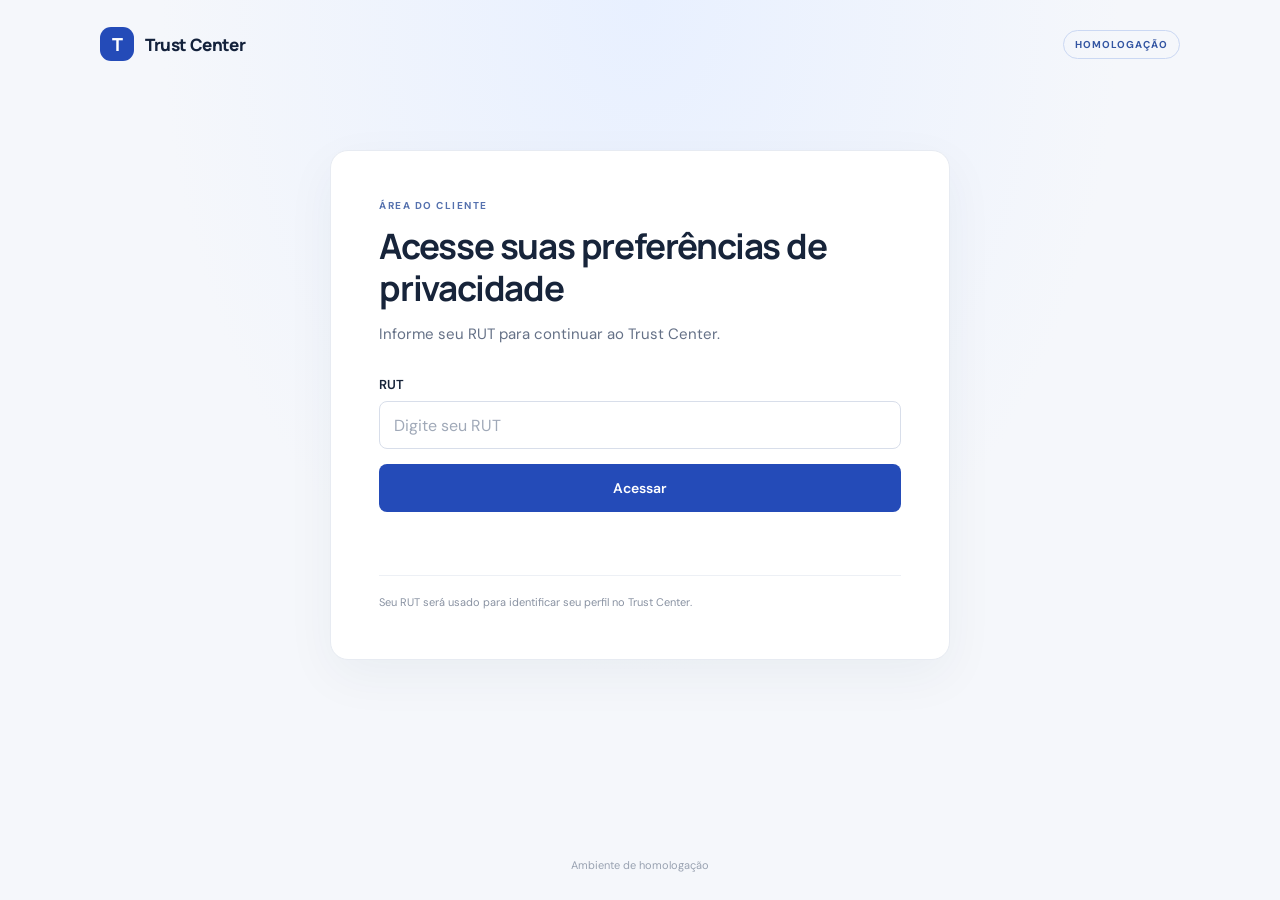
==== index.html @ 137ede1f "first commit" ====
<!doctype html>
<html lang="pt-BR">
  <head>
    <meta charset="utf-8" />
    <meta name="viewport" content="width=device-width, initial-scale=1" />
    <meta name="theme-color" content="#f5f7fb" />
    <title>Área do cliente | Trust Center</title>
    <link rel="stylesheet" href="styles.css" />
    <script src="config.js"></script>
    <script src="app.js" defer></script>
  </head>
  <body>
    <main class="shell">
      <header class="topbar"><a class="brand" href="#" aria-label="Página inicial"><span class="brand-mark">T</span><span>Trust Center</span></a><span class="environment">HOMOLOGAÇÃO</span></header>
      <section class="card" aria-labelledby="page-title">
        <div class="eyebrow">ÁREA DO CLIENTE</div>
        <h1 id="page-title">Acesse suas preferências de privacidade</h1>
        <p class="intro">Informe seu RUT para continuar ao Trust Center.</p>
        <form id="rut-form">
          <label for="rut">RUT</label>
          <input id="rut" name="rut" type="text" autocomplete="username" placeholder="Digite seu RUT" required />
          <button class="primary" type="submit">Acessar</button>
        </form>
        <div id="status" class="status" role="status" aria-live="polite"></div>
        <section id="trust-section" class="trust-section" hidden>
          <div class="section-heading"><div><div class="eyebrow">PREFERÊNCIAS DE PRIVACIDADE</div><h2>Trust Center</h2></div></div>
          <div id="trust-center-host"></div>
        </section>
        <p class="privacy-note">Seu RUT será usado para identificar seu perfil no Trust Center.</p>
      </section>
      <footer>Ambiente de homologação</footer>
    </main>
  </body>
</html>
---- styles.css ----
@import url('https://fonts.googleapis.com/css2?family=DM+Sans:wght@400;500;600;700&family=Manrope:wght@500;600;700;800&display=swap');

:root { color-scheme: light; font-family: 'DM Sans', sans-serif; color: #17243a; background: #f5f7fb; font-synthesis: none; }
* { box-sizing: border-box; }
body { margin: 0; min-height: 100vh; background: radial-gradient(ellipse at 50% 0%, #e8f0ff 0, #f5f7fb 53%); }
.shell { width: min(100% - 40px, 1080px); margin: 0 auto; min-height: 100vh; display: flex; flex-direction: column; }
.topbar { height: 88px; display: flex; align-items: center; justify-content: space-between; }
.brand { display: inline-flex; gap: 11px; align-items: center; text-decoration: none; color: #13213b; font-family: Manrope, sans-serif; font-weight: 800; font-size: 17px; letter-spacing: -.4px; }
.brand-mark { display: grid; place-items: center; width: 34px; height: 34px; color: white; background: #244bb8; border-radius: 11px; font-size: 18px; }
.environment { border: 1px solid #cbd8f3; color: #3355a2; border-radius: 999px; padding: 7px 11px; font-size: 10px; letter-spacing: 1px; font-weight: 700; }
.card { width: min(100%, 620px); margin: 62px auto 48px; padding: 48px; background: #fff; border: 1px solid #e7ebf2; border-radius: 18px; box-shadow: 0 16px 50px #1c33520d; }
.eyebrow { color: #5571ae; font-size: 10px; line-height: 1.4; letter-spacing: 1.5px; font-weight: 700; }
h1, h2 { margin: 12px 0 0; font-family: Manrope, sans-serif; letter-spacing: -1.2px; color: #17243a; }
h1 { max-width: 480px; font-size: clamp(27px, 4vw, 35px); line-height: 1.2; }
h2 { font-size: 22px; }
.intro { margin: 13px 0 30px; color: #657187; font-size: 15px; line-height: 1.6; }
label { display: block; margin-bottom: 8px; font-size: 13px; font-weight: 600; }
input { width: 100%; height: 48px; padding: 0 14px; border: 1px solid #d8deea; border-radius: 8px; color: #17243a; background: white; font: inherit; outline: none; transition: border-color .15s, box-shadow .15s; }
input::placeholder { color: #a0a9b8; }
input:focus { border-color: #5477d0; box-shadow: 0 0 0 3px #5477d01a; }
.primary { width: 100%; height: 48px; margin-top: 15px; border: 0; border-radius: 8px; background: #244bb8; color: white; font: 600 14px 'DM Sans', sans-serif; cursor: pointer; transition: background .15s, transform .15s; }
.primary:hover { background: #1a3d9e; transform: translateY(-1px); }
.primary:disabled { opacity: .65; cursor: wait; transform: none; }
.status { min-height: 22px; margin-top: 14px; color: #657187; font-size: 13px; line-height: 1.5; }
.status[data-kind="error"] { color: #a52e3a; }
.status[data-kind="success"] { color: #23724e; }
.trust-section { margin-top: 32px; padding-top: 28px; border-top: 1px solid #edf0f5; }
.trust-section[hidden] { display: none; }
#trust-center-host { margin-top: 20px; min-height: 120px; }
.privacy-note { margin: 27px 0 0; padding-top: 18px; border-top: 1px solid #edf0f5; color: #8992a2; font-size: 11px; line-height: 1.5; }
footer { margin-top: auto; padding: 0 0 28px; text-align: center; color: #99a2b1; font-size: 11px; }
@media (max-width: 600px) { .shell { width: min(100% - 28px, 1080px); } .topbar { height: 70px; } .card { margin: 36px auto; padding: 30px 24px; border-radius: 14px; } }
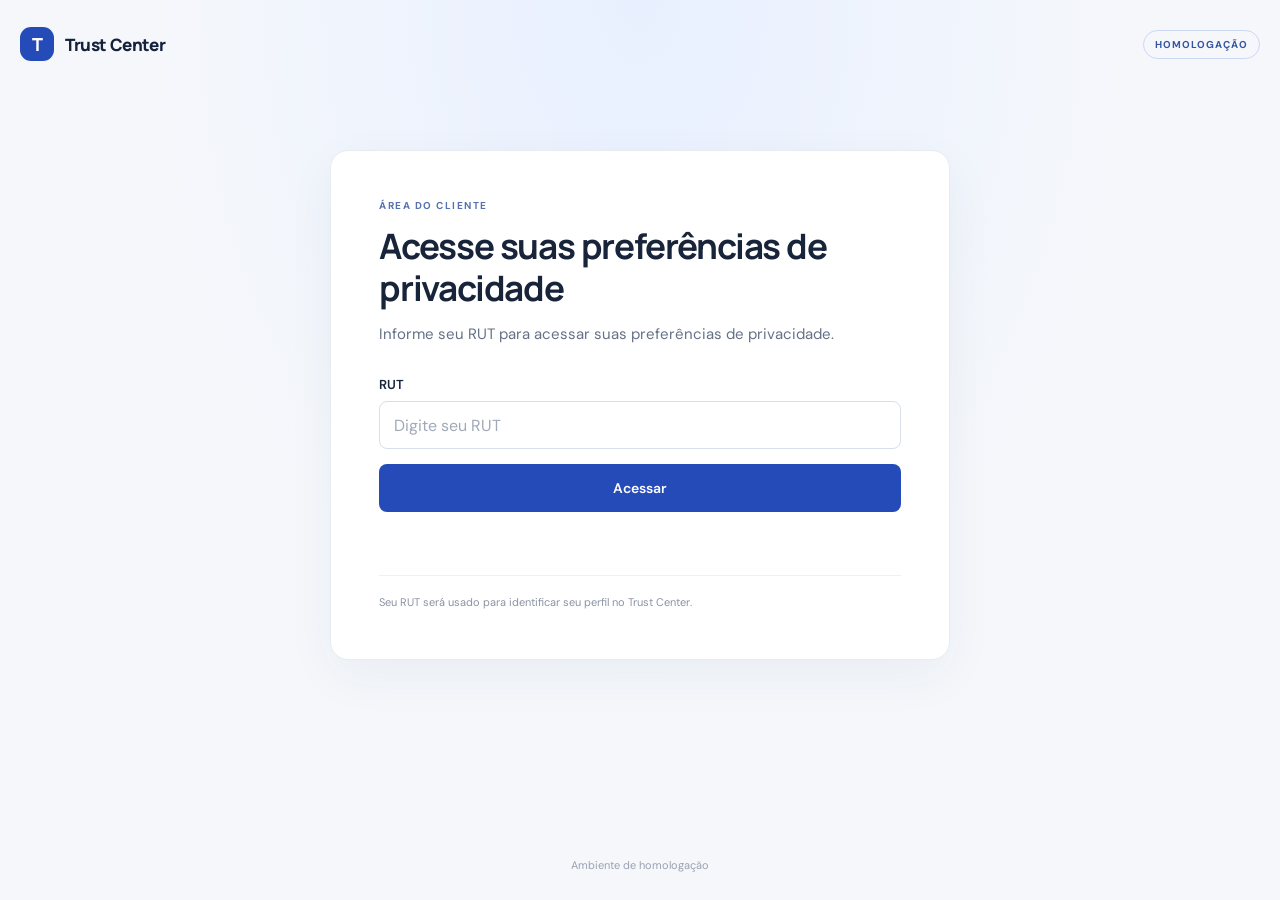
==== commit 7fd9f400: "Second Commit" ====
--- a/index.html
+++ b/index.html
@@ -15,17 +15,13 @@
       <section class="card" aria-labelledby="page-title">
         <div class="eyebrow">ÁREA DO CLIENTE</div>
         <h1 id="page-title">Acesse suas preferências de privacidade</h1>
-        <p class="intro">Informe seu RUT para continuar ao Trust Center.</p>
+        <p class="intro">Informe seu RUT para acessar suas preferências de privacidade.</p>
         <form id="rut-form">
           <label for="rut">RUT</label>
           <input id="rut" name="rut" type="text" autocomplete="username" placeholder="Digite seu RUT" required />
           <button class="primary" type="submit">Acessar</button>
         </form>
         <div id="status" class="status" role="status" aria-live="polite"></div>
-        <section id="trust-section" class="trust-section" hidden>
-          <div class="section-heading"><div><div class="eyebrow">PREFERÊNCIAS DE PRIVACIDADE</div><h2>Trust Center</h2></div></div>
-          <div id="trust-center-host"></div>
-        </section>
         <p class="privacy-note">Seu RUT será usado para identificar seu perfil no Trust Center.</p>
       </section>
       <footer>Ambiente de homologação</footer>
--- a/styles.css
+++ b/styles.css
@@ -3,7 +3,7 @@
 :root { color-scheme: light; font-family: 'DM Sans', sans-serif; color: #17243a; background: #f5f7fb; font-synthesis: none; }
 * { box-sizing: border-box; }
 body { margin: 0; min-height: 100vh; background: radial-gradient(ellipse at 50% 0%, #e8f0ff 0, #f5f7fb 53%); }
-.shell { width: min(100% - 40px, 1080px); margin: 0 auto; min-height: 100vh; display: flex; flex-direction: column; }
+.shell { width: min(100% - 40px, 1440px); margin: 0 auto; min-height: 100vh; display: flex; flex-direction: column; }
 .topbar { height: 88px; display: flex; align-items: center; justify-content: space-between; }
 .brand { display: inline-flex; gap: 11px; align-items: center; text-decoration: none; color: #13213b; font-family: Manrope, sans-serif; font-weight: 800; font-size: 17px; letter-spacing: -.4px; }
 .brand-mark { display: grid; place-items: center; width: 34px; height: 34px; color: white; background: #244bb8; border-radius: 11px; font-size: 18px; }
@@ -24,9 +24,34 @@
 .status { min-height: 22px; margin-top: 14px; color: #657187; font-size: 13px; line-height: 1.5; }
 .status[data-kind="error"] { color: #a52e3a; }
 .status[data-kind="success"] { color: #23724e; }
-.trust-section { margin-top: 32px; padding-top: 28px; border-top: 1px solid #edf0f5; }
-.trust-section[hidden] { display: none; }
-#trust-center-host { margin-top: 20px; min-height: 120px; }
+#trust-center-host { width: 100%; min-width: 0; margin-top: 18px; min-height: 120px; overflow-x: auto; overscroll-behavior-inline: contain; }
+#trust-center-host trust-center { display: block; width: 100%; min-width: 0; }
 .privacy-note { margin: 27px 0 0; padding-top: 18px; border-top: 1px solid #edf0f5; color: #8992a2; font-size: 11px; line-height: 1.5; }
 footer { margin-top: auto; padding: 0 0 28px; text-align: center; color: #99a2b1; font-size: 11px; }
-@media (max-width: 600px) { .shell { width: min(100% - 28px, 1080px); } .topbar { height: 70px; } .card { margin: 36px auto; padding: 30px 24px; border-radius: 14px; } }
+@media (max-width: 900px) {
+  .shell { width: min(100% - 32px, 1440px); }
+  .card { margin: 38px auto; }
+}
+@media (max-width: 600px) {
+  .shell { width: min(100% - 24px, 1440px); }
+  .topbar { height: 70px; }
+  .card { margin: 24px auto; padding: 28px 22px; border-radius: 14px; }
+}
+
+.trust-page { background: #f5f7fb; }
+.trust-shell { width: min(100% - 48px, 1600px); min-height: 100vh; margin: 0 auto; display: flex; flex-direction: column; }
+.trust-topbar { flex: 0 0 76px; }
+.back-link { color: #244bb8; font-size: 13px; font-weight: 600; text-decoration: none; }
+.back-link:hover { text-decoration: underline; }
+.trust-panel { flex: 1; min-width: 0; margin: 0 0 32px; padding: clamp(22px, 3vw, 40px); background: #fff; border: 1px solid #e7ebf2; border-radius: 18px; box-shadow: 0 16px 50px #1c33520d; }
+.trust-heading { display: flex; justify-content: space-between; align-items: center; gap: 20px; padding-bottom: 22px; border-bottom: 1px solid #edf0f5; }
+.trust-heading h1 { margin-top: 8px; font-size: clamp(23px, 3vw, 30px); }
+.trust-panel #trust-status { margin-top: 12px; }
+.trust-panel #trust-center-host { min-height: max(70vh, 600px); margin-top: 12px; }
+@media (max-width: 700px) {
+  .trust-shell { width: min(100% - 20px, 1600px); }
+  .trust-topbar { flex-basis: 64px; }
+  .trust-panel { padding: 20px 14px; border-radius: 12px; }
+  .trust-heading { align-items: flex-start; flex-direction: column; gap: 12px; }
+  .trust-panel #trust-center-host { min-height: 70vh; }
+}
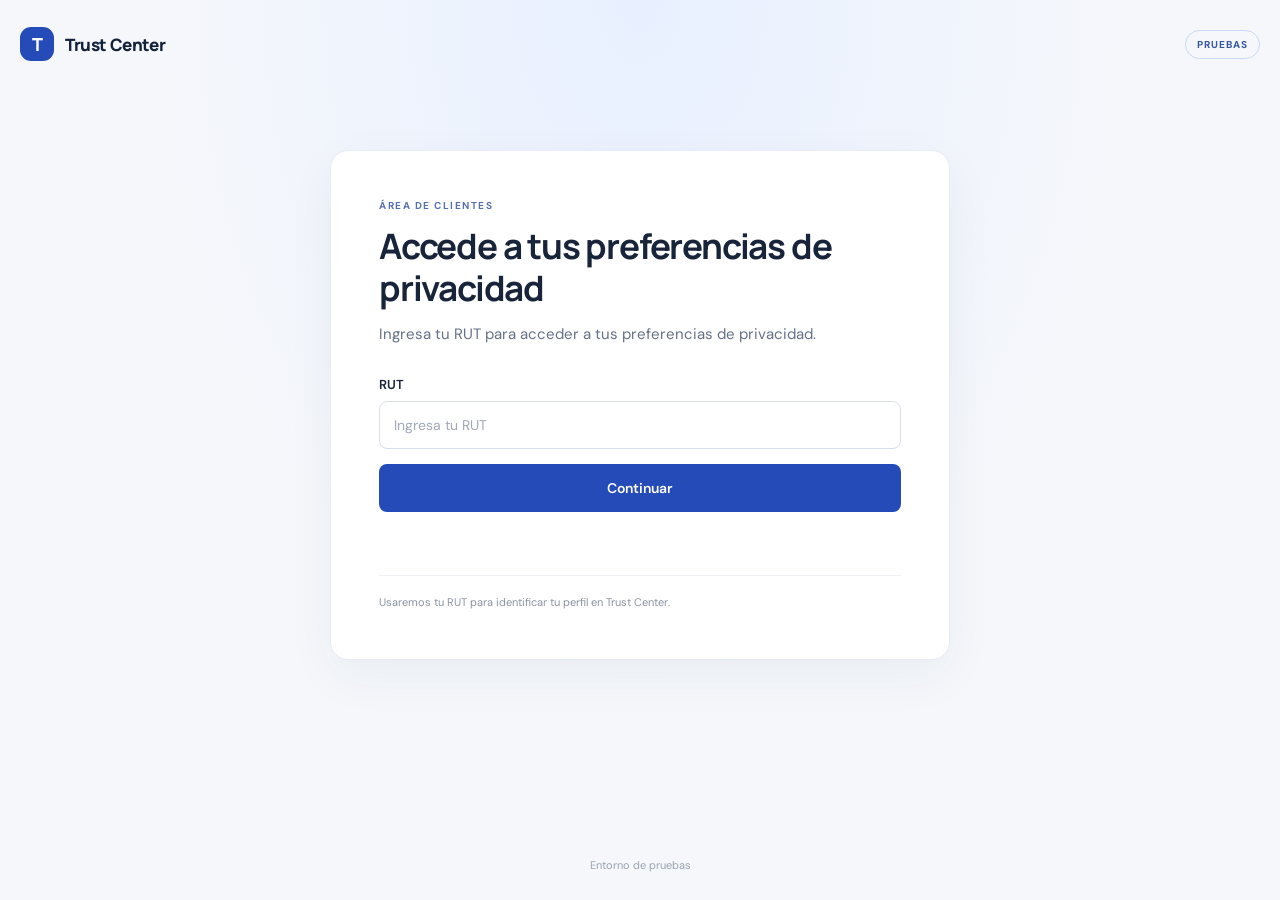
==== commit 3a50ae64: "Second Commit" ====
--- a/index.html
+++ b/index.html
@@ -1,30 +1,30 @@
 <!doctype html>
-<html lang="pt-BR">
+<html lang="es-CL">
   <head>
     <meta charset="utf-8" />
     <meta name="viewport" content="width=device-width, initial-scale=1" />
     <meta name="theme-color" content="#f5f7fb" />
-    <title>Área do cliente | Trust Center</title>
+    <title>Área de clientes | Trust Center</title>
     <link rel="stylesheet" href="styles.css" />
     <script src="config.js"></script>
     <script src="app.js" defer></script>
   </head>
   <body>
     <main class="shell">
-      <header class="topbar"><a class="brand" href="#" aria-label="Página inicial"><span class="brand-mark">T</span><span>Trust Center</span></a><span class="environment">HOMOLOGAÇÃO</span></header>
+      <header class="topbar"><a class="brand" href="index.html" aria-label="Página de inicio"><span class="brand-mark">T</span><span>Trust Center</span></a><span class="environment">PRUEBAS</span></header>
       <section class="card" aria-labelledby="page-title">
-        <div class="eyebrow">ÁREA DO CLIENTE</div>
-        <h1 id="page-title">Acesse suas preferências de privacidade</h1>
-        <p class="intro">Informe seu RUT para acessar suas preferências de privacidade.</p>
+        <div class="eyebrow">ÁREA DE CLIENTES</div>
+        <h1 id="page-title">Accede a tus preferencias de privacidad</h1>
+        <p class="intro">Ingresa tu RUT para acceder a tus preferencias de privacidad.</p>
         <form id="rut-form">
           <label for="rut">RUT</label>
-          <input id="rut" name="rut" type="text" autocomplete="username" placeholder="Digite seu RUT" required />
-          <button class="primary" type="submit">Acessar</button>
+          <input id="rut" name="rut" type="text" autocomplete="username" placeholder="Ingresa tu RUT" required />
+          <button class="primary" type="submit">Continuar</button>
         </form>
         <div id="status" class="status" role="status" aria-live="polite"></div>
-        <p class="privacy-note">Seu RUT será usado para identificar seu perfil no Trust Center.</p>
+        <p class="privacy-note">Usaremos tu RUT para identificar tu perfil en Trust Center.</p>
       </section>
-      <footer>Ambiente de homologação</footer>
+      <footer>Entorno de pruebas</footer>
     </main>
   </body>
 </html>
--- a/styles.css
+++ b/styles.css
@@ -1,6 +1,7 @@
 @import url('https://fonts.googleapis.com/css2?family=DM+Sans:wght@400;500;600;700&family=Manrope:wght@500;600;700;800&display=swap');
 
-:root { color-scheme: light; font-family: 'DM Sans', sans-serif; color: #17243a; background: #f5f7fb; font-synthesis: none; }
+:root { font-size: 14px; color-scheme: light; font-family: 'DM Sans', sans-serif; color: #17243a; background: #f5f7fb; font-synthesis: none; }
+.trust-document { font-size: 12px; line-height: 1.4; }
 * { box-sizing: border-box; }
 body { margin: 0; min-height: 100vh; background: radial-gradient(ellipse at 50% 0%, #e8f0ff 0, #f5f7fb 53%); }
 .shell { width: min(100% - 40px, 1440px); margin: 0 auto; min-height: 100vh; display: flex; flex-direction: column; }
